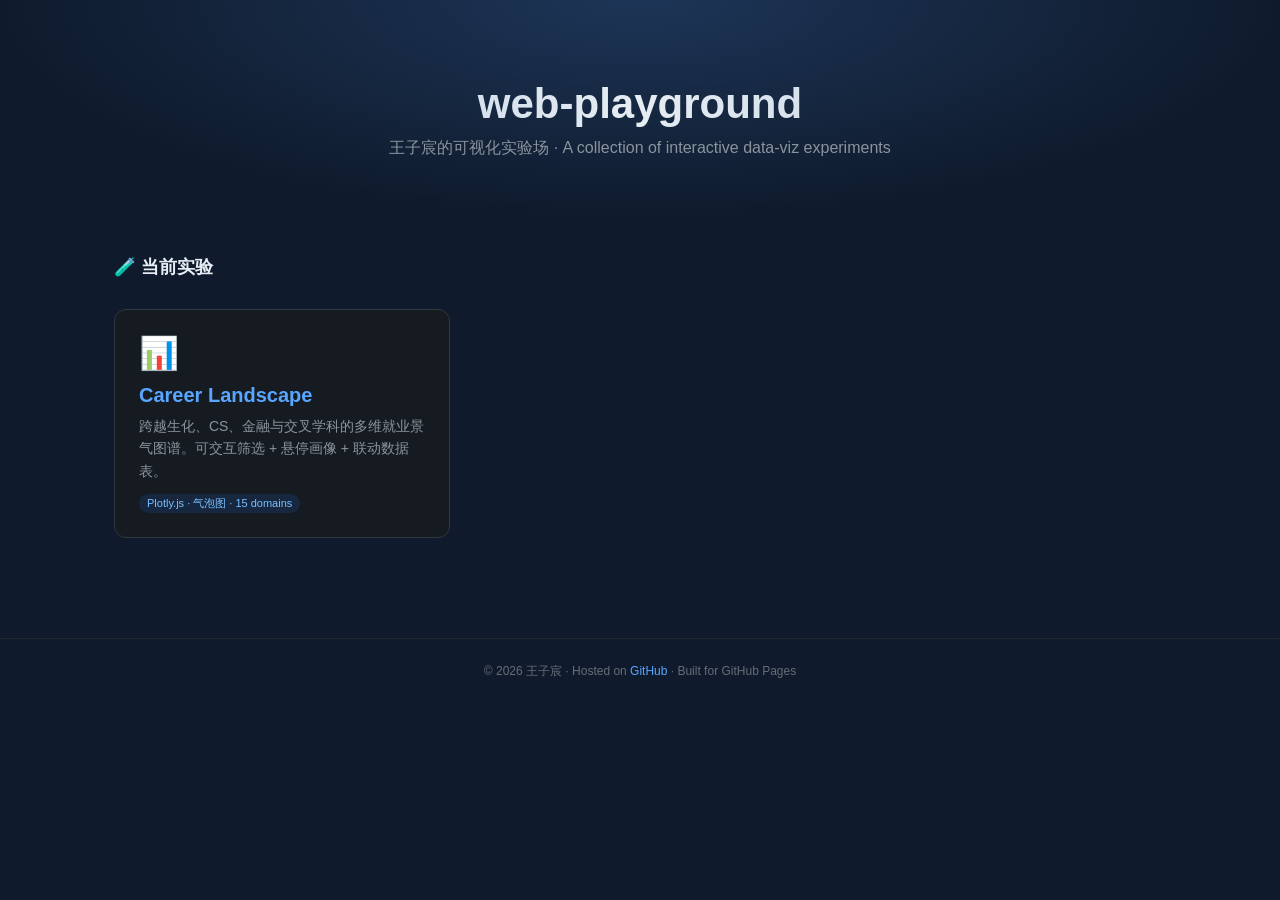
==== index.html @ ab69a727 "init: scaffold web-playground with career-landscape experiment - Repo landing page (index.html) list" ====
<!DOCTYPE html>
<html lang="zh-CN">
<head>
  <meta charset="UTF-8">
  <meta name="viewport" content="width=device-width, initial-scale=1.0">
  <title>web-playground · 王子宸的可视化实验场</title>
  <style>
    * { box-sizing: border-box; }
    body {
      margin: 0;
      font-family: -apple-system, BlinkMacSystemFont, "Segoe UI", "PingFang SC",
                   "Hiragino Sans GB", "Microsoft YaHei", sans-serif;
      background: #0f1b2d;
      color: #e6edf3;
      min-height: 100vh;
    }
    header {
      text-align: center;
      padding: 80px 20px 40px;
      background: radial-gradient(ellipse at top, #1d3557 0%, #0f1b2d 70%);
    }
    header h1 {
      font-size: 42px;
      margin: 0;
      background: linear-gradient(90deg, #a8c0d8, #e6edf3, #a8c0d8);
      -webkit-background-clip: text;
      background-clip: text;
      color: transparent;
    }
    header p {
      color: #8b949e;
      font-size: 16px;
      margin-top: 10px;
    }

    .container {
      max-width: 1100px;
      margin: 40px auto;
      padding: 0 24px 60px;
    }
    .projects {
      display: grid;
      grid-template-columns: repeat(auto-fill, minmax(320px, 1fr));
      gap: 22px;
      margin-top: 30px;
    }
    .project-card {
      background: #161b22;
      border: 1px solid #30363d;
      border-radius: 12px;
      padding: 24px;
      transition: transform 0.2s, border-color 0.2s;
      text-decoration: none;
      color: inherit;
      display: block;
    }
    .project-card:hover {
      transform: translateY(-4px);
      border-color: #58a6ff;
    }
    .project-card .emoji { font-size: 32px; margin-bottom: 12px; }
    .project-card h2 {
      font-size: 20px;
      margin: 0 0 8px;
      color: #58a6ff;
    }
    .project-card p {
      margin: 0;
      color: #8b949e;
      font-size: 14px;
      line-height: 1.6;
    }
    .tag {
      display: inline-block;
      font-size: 11px;
      background: #1f6feb26;
      color: #79c0ff;
      padding: 2px 8px;
      border-radius: 10px;
      margin-top: 12px;
    }
    footer {
      text-align: center;
      color: #656d76;
      font-size: 12px;
      padding: 24px;
      border-top: 1px solid #21262d;
    }
    footer a { color: #58a6ff; text-decoration: none; }
  </style>
</head>
<body>

<header>
  <h1>web-playground</h1>
  <p>王子宸的可视化实验场 · A collection of interactive data-viz experiments</p>
</header>

<div class="container">
  <h2 style="color:#e6edf3;font-size:18px;margin:0">🧪 当前实验</h2>

  <div class="projects">
    <a class="project-card" href="career-landscape/">
      <div class="emoji">📊</div>
      <h2>Career Landscape</h2>
      <p>跨越生化、CS、金融与交叉学科的多维就业景气图谱。可交互筛选 + 悬停画像 + 联动数据表。</p>
      <span class="tag">Plotly.js · 气泡图 · 15 domains</span>
    </a>
  </div>
</div>

<footer>
  © 2026 王子宸 · Hosted on
  <a href="https://github.com/ZiChenWang114514/web-playground">GitHub</a> ·
  Built for GitHub Pages
</footer>

</body>
</html>
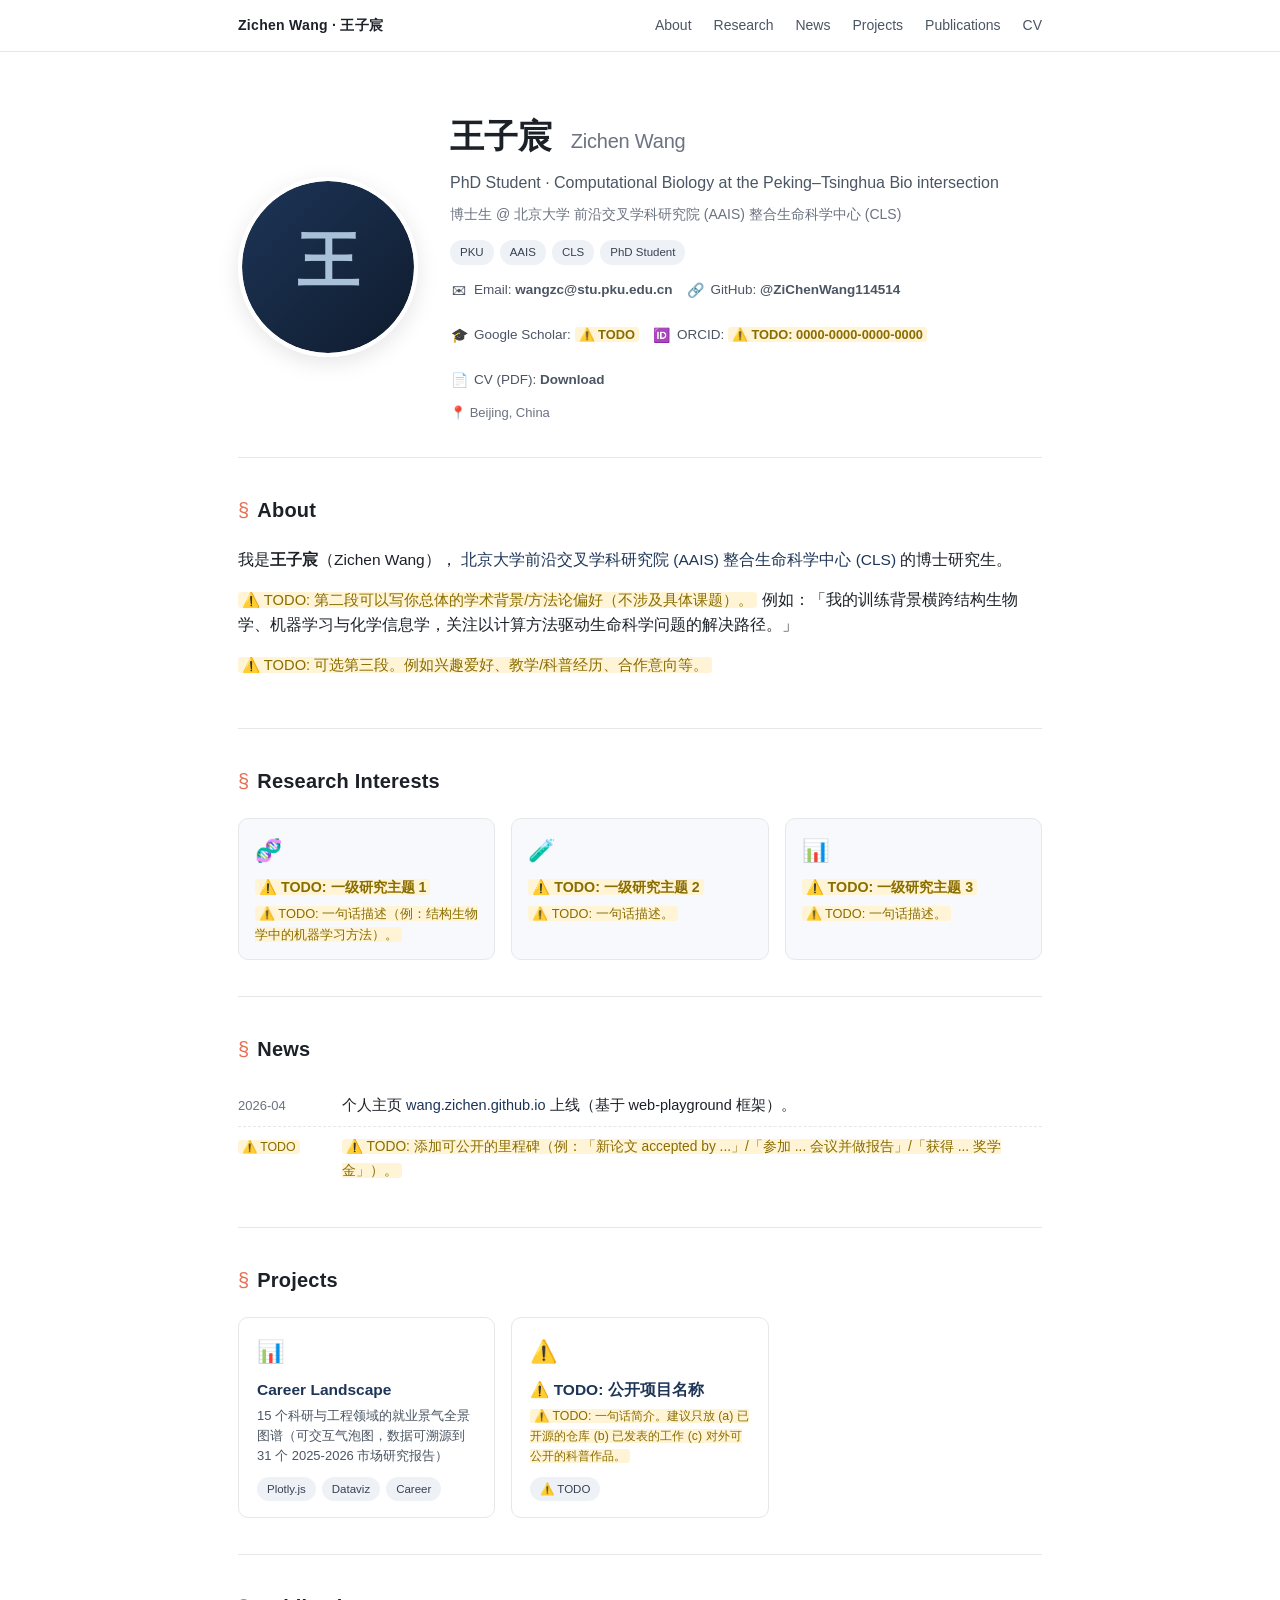
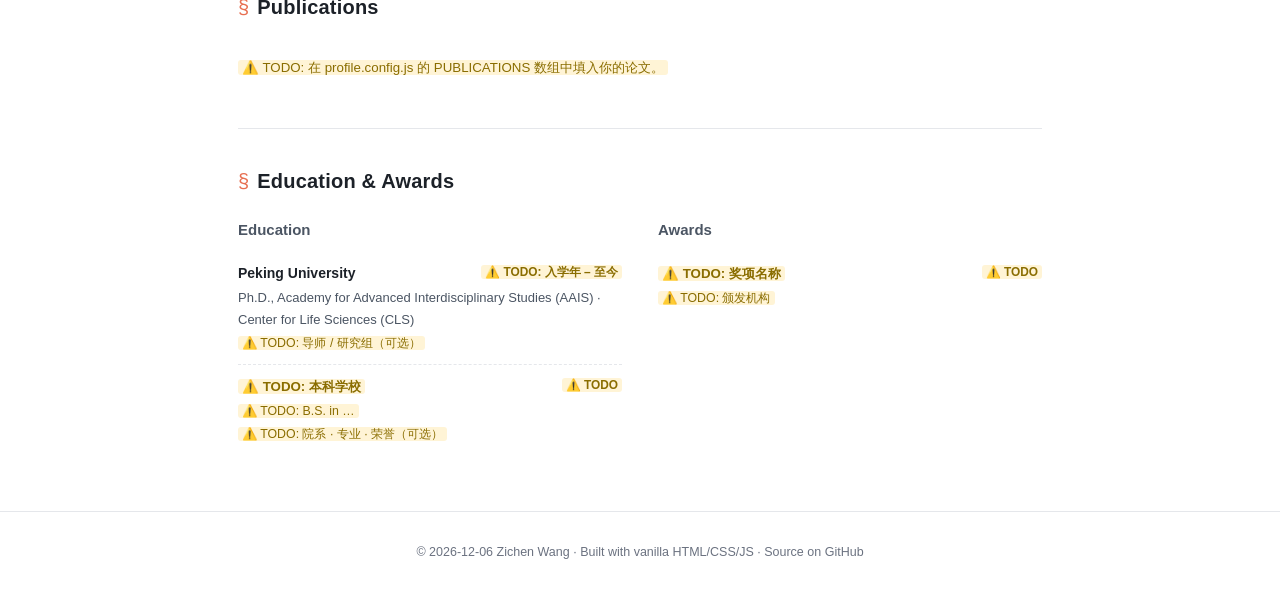
==== commit f758c9aa: "feat: add data-driven personal homepage template - New root index.html: academic-style personal page" ====
--- a/index.html
+++ b/index.html
@@ -3,117 +3,98 @@
 <head>
   <meta charset="UTF-8">
   <meta name="viewport" content="width=device-width, initial-scale=1.0">
-  <title>web-playground · 王子宸的可视化实验场</title>
-  <style>
-    * { box-sizing: border-box; }
-    body {
-      margin: 0;
-      font-family: -apple-system, BlinkMacSystemFont, "Segoe UI", "PingFang SC",
-                   "Hiragino Sans GB", "Microsoft YaHei", sans-serif;
-      background: #0f1b2d;
-      color: #e6edf3;
-      min-height: 100vh;
-    }
-    header {
-      text-align: center;
-      padding: 80px 20px 40px;
-      background: radial-gradient(ellipse at top, #1d3557 0%, #0f1b2d 70%);
-    }
-    header h1 {
-      font-size: 42px;
-      margin: 0;
-      background: linear-gradient(90deg, #a8c0d8, #e6edf3, #a8c0d8);
-      -webkit-background-clip: text;
-      background-clip: text;
-      color: transparent;
-    }
-    header p {
-      color: #8b949e;
-      font-size: 16px;
-      margin-top: 10px;
-    }
-
-    .container {
-      max-width: 1100px;
-      margin: 40px auto;
-      padding: 0 24px 60px;
-    }
-    .projects {
-      display: grid;
-      grid-template-columns: repeat(auto-fill, minmax(320px, 1fr));
-      gap: 22px;
-      margin-top: 30px;
-    }
-    .project-card {
-      background: #161b22;
-      border: 1px solid #30363d;
-      border-radius: 12px;
-      padding: 24px;
-      transition: transform 0.2s, border-color 0.2s;
-      text-decoration: none;
-      color: inherit;
-      display: block;
-    }
-    .project-card:hover {
-      transform: translateY(-4px);
-      border-color: #58a6ff;
-    }
-    .project-card .emoji { font-size: 32px; margin-bottom: 12px; }
-    .project-card h2 {
-      font-size: 20px;
-      margin: 0 0 8px;
-      color: #58a6ff;
-    }
-    .project-card p {
-      margin: 0;
-      color: #8b949e;
-      font-size: 14px;
-      line-height: 1.6;
-    }
-    .tag {
-      display: inline-block;
-      font-size: 11px;
-      background: #1f6feb26;
-      color: #79c0ff;
-      padding: 2px 8px;
-      border-radius: 10px;
-      margin-top: 12px;
-    }
-    footer {
-      text-align: center;
-      color: #656d76;
-      font-size: 12px;
-      padding: 24px;
-      border-top: 1px solid #21262d;
-    }
-    footer a { color: #58a6ff; text-decoration: none; }
-  </style>
+  <title>王子宸 · Zichen Wang</title>
+  <meta name="description" content="Personal homepage of Zichen Wang (王子宸) — AI drug design, PPI modeling, computational biology.">
+  <link rel="stylesheet" href="profile.css">
 </head>
 <body>
 
-<header>
-  <h1>web-playground</h1>
-  <p>王子宸的可视化实验场 · A collection of interactive data-viz experiments</p>
-</header>
+<!-- ========== 顶部导航 ========== -->
+<nav class="topnav">
+  <div class="inner">
+    <span class="brand">Zichen Wang · 王子宸</span>
+    <ul>
+      <li><a href="#about">About</a></li>
+      <li><a href="#research">Research</a></li>
+      <li><a href="#news">News</a></li>
+      <li><a href="#projects">Projects</a></li>
+      <li><a href="#pubs">Publications</a></li>
+      <li><a href="#cv">CV</a></li>
+    </ul>
+  </div>
+</nav>
 
 <div class="container">
-  <h2 style="color:#e6edf3;font-size:18px;margin:0">🧪 当前实验</h2>
 
-  <div class="projects">
-    <a class="project-card" href="career-landscape/">
-      <div class="emoji">📊</div>
-      <h2>Career Landscape</h2>
-      <p>跨越生化、CS、金融与交叉学科的多维就业景气图谱。可交互筛选 + 悬停画像 + 联动数据表。</p>
-      <span class="tag">Plotly.js · 气泡图 · 15 domains</span>
-    </a>
-  </div>
+  <!-- ========== Hero ========== -->
+  <section class="hero">
+    <img id="avatar" class="avatar" src="" alt="avatar">
+    <div>
+      <h1>
+        <span id="name-zh" class="zh">…</span>
+        <span id="name-en" class="en">…</span>
+      </h1>
+      <p id="tagline" class="tagline">…</p>
+      <div id="title-line" class="title-line">…</div>
+      <div id="hero-tags" class="tags"></div>
+      <ul id="contacts" class="contacts"></ul>
+      <span id="location" class="location"></span>
+    </div>
+  </section>
+
+  <!-- ========== About ========== -->
+  <section id="about" class="block">
+    <h2>About</h2>
+    <div id="bio" class="bio"></div>
+  </section>
+
+  <!-- ========== Research Interests ========== -->
+  <section id="research" class="block">
+    <h2>Research Interests</h2>
+    <div id="interests" class="interests"></div>
+  </section>
+
+  <!-- ========== News ========== -->
+  <section id="news-block" class="block">
+    <h2>News</h2>
+    <ul id="news" class="news"></ul>
+  </section>
+
+  <!-- ========== Projects ========== -->
+  <section id="projects-block" class="block">
+    <h2>Projects</h2>
+    <div id="projects" class="projects"></div>
+  </section>
+
+  <!-- ========== Publications ========== -->
+  <section id="pubs-block" class="block">
+    <h2>Publications</h2>
+    <ul id="pubs" class="pubs"></ul>
+  </section>
+
+  <!-- ========== CV: Education + Awards ========== -->
+  <section id="cv" class="block">
+    <h2>Education &amp; Awards</h2>
+    <div class="two-col">
+      <div>
+        <h3 style="margin:0 0 10px;font-size:15px;color:var(--ink-soft)">Education</h3>
+        <ul id="education" class="list-plain"></ul>
+      </div>
+      <div>
+        <h3 style="margin:0 0 10px;font-size:15px;color:var(--ink-soft)">Awards</h3>
+        <ul id="awards" class="list-plain"></ul>
+      </div>
+    </div>
+  </section>
+
 </div>
 
 <footer>
-  © 2026 王子宸 · Hosted on
-  <a href="https://github.com/ZiChenWang114514/web-playground">GitHub</a> ·
-  Built for GitHub Pages
+  © <span id="footer-date">2026</span> Zichen Wang · Built with vanilla HTML/CSS/JS ·
+  <a href="https://github.com/ZiChenWang114514/web-playground" target="_blank" rel="noopener">Source on GitHub</a>
 </footer>
 
+<script src="profile.config.js"></script>
+<script src="profile.js"></script>
 </body>
 </html>
--- a/profile.css
+++ b/profile.css
@@ -0,0 +1,352 @@
+/* =====================================================================
+ * 个人主页样式 · 现代学术风格 (Karpathy / Chris Olah 风)
+ * ===================================================================== */
+
+:root {
+  --ink:        #1c2128;
+  --ink-soft:   #4b5563;
+  --muted:      #6b7280;
+  --hair:       #e5e7eb;
+  --bg:         #ffffff;
+  --bg-soft:    #f7f9fc;
+  --accent:     #1d3557;
+  --accent-2:   #e76f51;
+  --tag-bg:     #eef2f7;
+  --tag-fg:     #374151;
+  --maxw:       860px;
+}
+
+* { box-sizing: border-box; }
+html, body {
+  margin: 0; padding: 0;
+  font-family: -apple-system, BlinkMacSystemFont, "Segoe UI",
+               "PingFang SC", "Hiragino Sans GB", "Microsoft YaHei",
+               "Helvetica Neue", sans-serif;
+  background: var(--bg);
+  color: var(--ink);
+  line-height: 1.65;
+}
+a { color: var(--accent); text-decoration: none; }
+a:hover { text-decoration: underline; }
+
+.container {
+  max-width: var(--maxw);
+  margin: 0 auto;
+  padding: 0 28px;
+}
+
+/* ===== 顶部导航 ===== */
+nav.topnav {
+  border-bottom: 1px solid var(--hair);
+  background: #fffffff2;
+  backdrop-filter: saturate(180%) blur(6px);
+  position: sticky; top: 0; z-index: 10;
+}
+nav.topnav .inner {
+  max-width: var(--maxw);
+  margin: 0 auto;
+  padding: 14px 28px;
+  display: flex;
+  align-items: center;
+  justify-content: space-between;
+  font-size: 14px;
+}
+nav.topnav .brand {
+  font-weight: 700;
+  letter-spacing: 0.3px;
+  color: var(--ink);
+}
+nav.topnav ul {
+  display: flex; gap: 22px;
+  list-style: none;
+  margin: 0; padding: 0;
+}
+nav.topnav a {
+  color: var(--ink-soft);
+  font-weight: 500;
+}
+nav.topnav a:hover { color: var(--accent); text-decoration: none; }
+
+/* ===== Hero ===== */
+section.hero {
+  padding: 56px 0 32px;
+  display: grid;
+  grid-template-columns: 180px 1fr;
+  gap: 32px;
+  align-items: center;
+}
+section.hero img.avatar {
+  width: 180px; height: 180px;
+  border-radius: 50%;
+  object-fit: cover;
+  border: 4px solid #fff;
+  box-shadow: 0 6px 22px rgba(0, 0, 0, 0.10);
+}
+section.hero h1 {
+  margin: 0 0 6px;
+  font-size: 34px;
+  font-weight: 700;
+  letter-spacing: -0.2px;
+}
+section.hero .zh { color: var(--ink); }
+section.hero .en { color: var(--muted); font-weight: 400; margin-left: 10px; font-size: 20px; }
+section.hero .tagline {
+  color: var(--ink-soft);
+  font-size: 16px;
+  margin: 0 0 6px;
+}
+section.hero .title-line {
+  color: var(--muted);
+  font-size: 14px;
+  margin-bottom: 14px;
+}
+section.hero .location {
+  display: inline-block;
+  color: var(--muted);
+  font-size: 13px;
+  margin-top: 6px;
+}
+section.hero .location::before { content: "📍 "; }
+
+.tags {
+  display: flex; flex-wrap: wrap;
+  gap: 6px;
+  margin-top: 10px;
+}
+.tag {
+  display: inline-block;
+  font-size: 11.5px;
+  font-weight: 500;
+  color: var(--tag-fg);
+  background: var(--tag-bg);
+  padding: 3px 10px;
+  border-radius: 12px;
+}
+
+/* ===== 联系方式行 ===== */
+.contacts {
+  display: flex;
+  flex-wrap: wrap;
+  gap: 14px;
+  margin: 10px 0 0;
+  padding: 0;
+  list-style: none;
+}
+.contacts li a {
+  display: inline-flex;
+  align-items: center;
+  gap: 6px;
+  font-size: 13.5px;
+  color: var(--ink-soft);
+  padding: 4px 0;
+}
+.contacts li a:hover { color: var(--accent); text-decoration: underline; }
+.contacts .icon {
+  font-size: 14px;
+  width: 18px;
+  display: inline-block;
+  text-align: center;
+}
+
+/* ===== Section 共用 ===== */
+section.block {
+  padding: 36px 0;
+  border-top: 1px solid var(--hair);
+}
+section.block h2 {
+  margin: 0 0 20px;
+  font-size: 20px;
+  font-weight: 700;
+  letter-spacing: 0.2px;
+}
+section.block h2::before {
+  content: "§";
+  color: var(--accent-2);
+  margin-right: 8px;
+  font-weight: 400;
+}
+
+/* ===== About ===== */
+.bio p {
+  margin: 0 0 14px;
+  color: var(--ink);
+  font-size: 15.5px;
+}
+
+/* ===== 研究兴趣卡 ===== */
+.interests {
+  display: grid;
+  grid-template-columns: repeat(auto-fit, minmax(220px, 1fr));
+  gap: 16px;
+}
+.interest-card {
+  background: var(--bg-soft);
+  border: 1px solid var(--hair);
+  border-radius: 10px;
+  padding: 14px 16px;
+}
+.interest-card .emoji { font-size: 22px; }
+.interest-card h3 {
+  margin: 6px 0 4px;
+  font-size: 15px;
+  font-weight: 600;
+}
+.interest-card p {
+  margin: 0;
+  font-size: 13.5px;
+  color: var(--ink-soft);
+  line-height: 1.55;
+}
+
+/* ===== News 时间线 ===== */
+.news {
+  padding: 0;
+  list-style: none;
+  margin: 0;
+}
+.news li {
+  display: grid;
+  grid-template-columns: 88px 1fr;
+  gap: 16px;
+  padding: 8px 0;
+  font-size: 14.5px;
+  border-bottom: 1px dashed var(--hair);
+}
+.news li:last-child { border-bottom: none; }
+.news .date {
+  color: var(--muted);
+  font-variant-numeric: tabular-nums;
+  font-size: 13px;
+  padding-top: 1px;
+}
+.news .text { color: var(--ink); }
+
+/* ===== 项目卡片 ===== */
+.projects {
+  display: grid;
+  grid-template-columns: repeat(auto-fill, minmax(240px, 1fr));
+  gap: 16px;
+}
+.project-card {
+  display: block;
+  text-decoration: none;
+  color: inherit;
+  border: 1px solid var(--hair);
+  border-radius: 10px;
+  padding: 16px 18px;
+  background: #fff;
+  transition: border-color 0.18s, transform 0.18s, box-shadow 0.18s;
+}
+.project-card:hover {
+  border-color: var(--accent);
+  transform: translateY(-2px);
+  box-shadow: 0 6px 14px rgba(29, 53, 87, 0.08);
+  text-decoration: none;
+}
+.project-card .emoji { font-size: 22px; }
+.project-card h3 {
+  margin: 6px 0 4px;
+  font-size: 15.5px;
+  font-weight: 600;
+  color: var(--accent);
+}
+.project-card p {
+  margin: 0 0 10px;
+  font-size: 13px;
+  color: var(--ink-soft);
+  line-height: 1.55;
+}
+
+/* ===== 论文列表 ===== */
+.pubs {
+  padding: 0; margin: 0;
+  list-style: none;
+}
+.pubs li {
+  padding: 12px 0;
+  border-bottom: 1px dashed var(--hair);
+  font-size: 14.5px;
+}
+.pubs li:last-child { border-bottom: none; }
+.pubs .authors { color: var(--ink-soft); }
+.pubs .pub-title {
+  display: block;
+  font-weight: 600;
+  color: var(--ink);
+  margin: 2px 0;
+}
+.pubs .venue { color: var(--muted); font-size: 13px; font-style: italic; }
+.pubs .note  { color: var(--accent-2); font-size: 12px; margin-left: 6px; }
+
+/* ===== 教育 & 奖项 ===== */
+.two-col {
+  display: grid;
+  grid-template-columns: 1fr 1fr;
+  gap: 36px;
+}
+.list-plain {
+  padding: 0; margin: 0;
+  list-style: none;
+}
+.list-plain li {
+  padding: 10px 0;
+  border-bottom: 1px dashed var(--hair);
+  font-size: 14px;
+}
+.list-plain li:last-child { border-bottom: none; }
+.list-plain .head {
+  display: flex;
+  justify-content: space-between;
+  gap: 10px;
+  color: var(--ink);
+  font-weight: 600;
+}
+.list-plain .sub {
+  color: var(--ink-soft);
+  font-size: 13px;
+  margin-top: 2px;
+}
+.list-plain .period {
+  color: var(--muted);
+  font-size: 12.5px;
+  font-variant-numeric: tabular-nums;
+}
+
+/* ===== Footer ===== */
+footer {
+  padding: 30px 0 50px;
+  color: var(--muted);
+  font-size: 12.5px;
+  text-align: center;
+  border-top: 1px solid var(--hair);
+  margin-top: 20px;
+}
+footer a { color: var(--muted); }
+footer a:hover { color: var(--accent); }
+
+/* ===== TODO 高亮 ===== */
+.todo {
+  background: #fff4d6;
+  padding: 0 4px;
+  border-radius: 3px;
+  color: #8a6d00;
+  font-size: 0.95em;
+}
+
+/* ===== 响应式 ===== */
+@media (max-width: 680px) {
+  section.hero {
+    grid-template-columns: 1fr;
+    text-align: center;
+    padding: 36px 0 20px;
+  }
+  section.hero img.avatar {
+    width: 140px; height: 140px;
+    margin: 0 auto;
+  }
+  .contacts { justify-content: center; }
+  .tags { justify-content: center; }
+  nav.topnav ul { gap: 14px; }
+  .two-col { grid-template-columns: 1fr; gap: 20px; }
+  .news li { grid-template-columns: 72px 1fr; }
+}
